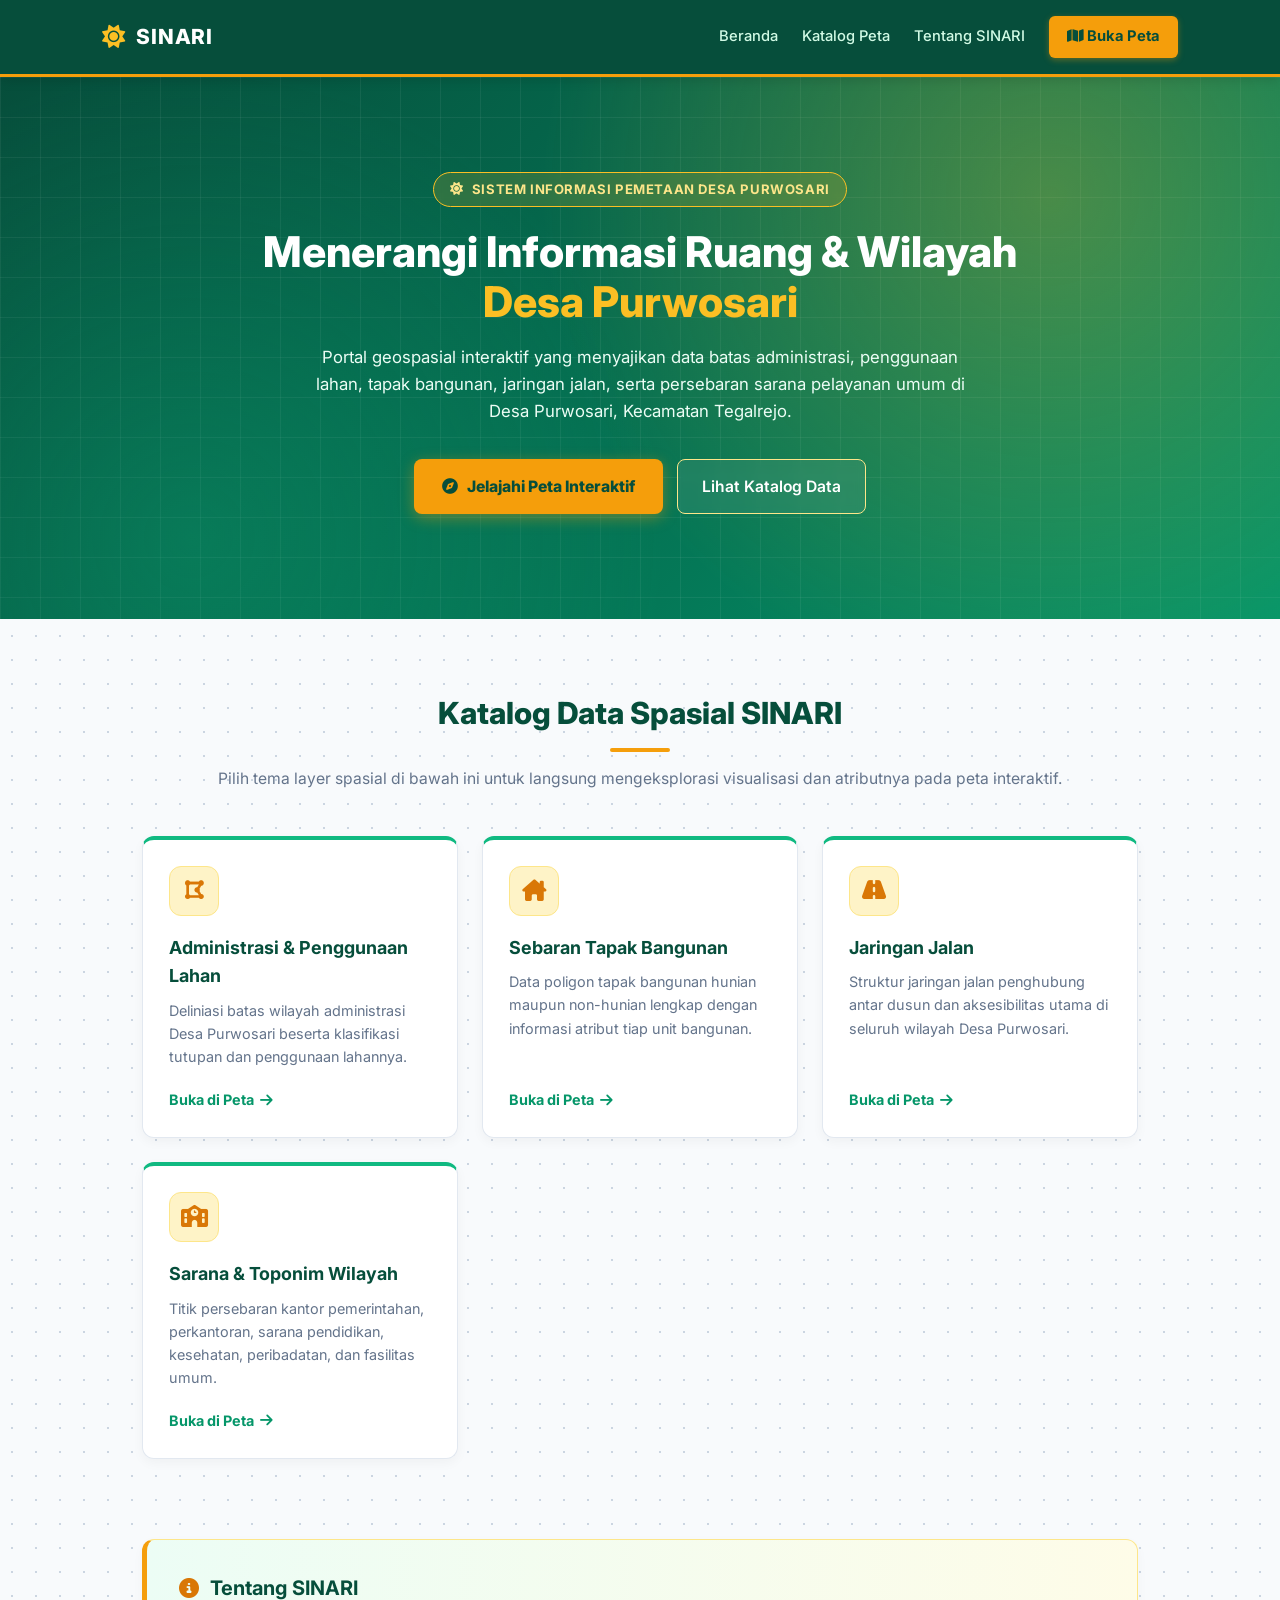
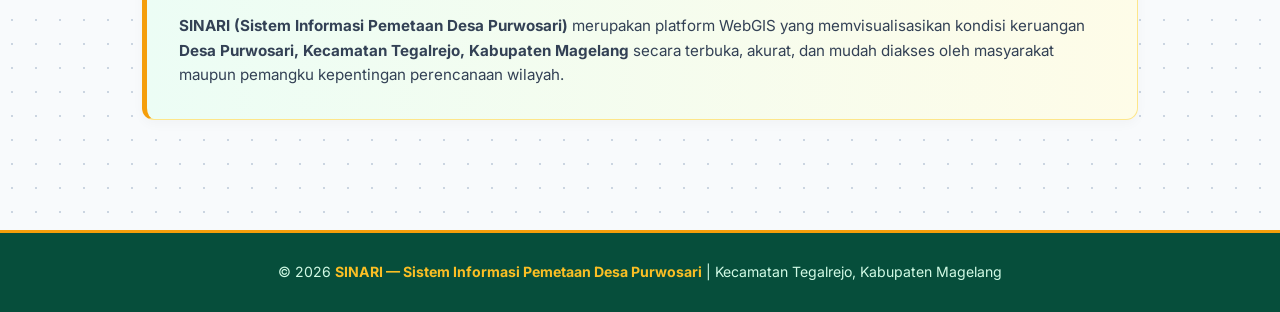
==== index.html @ c91b0711 "Add files via upload" ====
<!DOCTYPE html>
<html lang="id">
<head>
    <meta charset="UTF-8">
    <meta name="viewport" content="width=device-width, initial-scale=1.0">
    <title>SINARI — Sistem Informasi Pemetaan Desa Purwosari</title>
    <link rel="stylesheet" href="https://cdnjs.cloudflare.com/ajax/libs/font-awesome/6.5.1/css/all.min.css" />
    <link href="https://fonts.googleapis.com/css2?family=Inter:wght@400;500;600;700;800&display=swap" rel="stylesheet">
    <style>
        * { margin: 0; padding: 0; box-sizing: border-box; font-family: 'Inter', sans-serif; }
        
        /* Latar belakang berpola titik halus (dot pattern) agar tidak polos */
        body {
            background-color: #f8fafc;
            background-image: radial-gradient(#cbd5e1 1.1px, transparent 1.1px);
            background-size: 24px 24px;
            color: #1e293b;
            line-height: 1.6;
        }

        /* Navbar Hijau Zamrud dengan Aksen Kuning Matahari */
        .navbar {
            background: #064e3b;
            color: #ffffff;
            padding: 16px 8%;
            display: flex;
            justify-content: space-between;
            align-items: center;
            position: sticky;
            top: 0;
            z-index: 100;
            border-bottom: 3px solid #f59e0b;
            box-shadow: 0 2px 12px rgba(0,0,0,0.15);
        }
        .brand { display: flex; align-items: center; gap: 10px; font-weight: 800; font-size: 1.3rem; letter-spacing: 0.8px; }
        .brand i { color: #fbbf24; font-size: 1.45rem; }
        .brand span { color: #ffffff; }
        .nav-links { display: flex; gap: 24px; align-items: center; }
        .nav-links a { color: #d1fae5; text-decoration: none; font-size: 0.92rem; font-weight: 500; transition: 0.2s; }
        .nav-links a:hover { color: #fde68a; }
        .btn-nav-peta {
            background: #f59e0b;
            color: #064e3b !important;
            padding: 9px 18px;
            border-radius: 6px;
            font-weight: 700 !important;
            box-shadow: 0 2px 6px rgba(245, 158, 11, 0.35);
            transition: 0.2s;
        }
        .btn-nav-peta:hover { background: #fbbf24; transform: translateY(-1px); }

        /* Hero Section dengan Grid Peta & Pendar Cahaya Matahari (SINARI) */
        .hero {
            background-color: #064e3b;
            background-image: 
                radial-gradient(circle at 82% 22%, rgba(251, 191, 36, 0.28) 0%, transparent 45%),
                radial-gradient(circle at 15% 85%, rgba(16, 185, 129, 0.25) 0%, transparent 40%),
                linear-gradient(rgba(255, 255, 255, 0.06) 1px, transparent 1px),
                linear-gradient(90deg, rgba(255, 255, 255, 0.06) 1px, transparent 1px),
                linear-gradient(135deg, #064e3b 0%, #047857 65%, #059669 100%);
            background-size: 100% 100%, 100% 100%, 40px 40px, 40px 40px, 100% 100%;
            color: #ffffff;
            padding: 95px 8% 105px;
            text-align: center;
            position: relative;
            overflow: hidden;
        }
        .hero-badge {
            display: inline-flex;
            align-items: center;
            gap: 8px;
            background: rgba(251, 191, 36, 0.16);
            border: 1px solid #fbbf24;
            color: #fde68a;
            padding: 6px 16px;
            border-radius: 20px;
            font-size: 0.82rem;
            font-weight: 700;
            margin-bottom: 20px;
            letter-spacing: 0.6px;
            backdrop-filter: blur(4px);
        }
        .hero h1 { font-size: 2.65rem; font-weight: 800; max-width: 800px; margin: 0 auto 16px; line-height: 1.2; }
        .hero h1 span { color: #fbbf24; }
        .hero p { font-size: 1.05rem; color: #ecfdf5; max-width: 660px; margin: 0 auto 34px; }
        .hero-buttons { display: flex; gap: 14px; justify-content: center; flex-wrap: wrap; }
        .btn-primary {
            background: #f59e0b;
            color: #064e3b;
            padding: 14px 28px;
            border-radius: 8px;
            text-decoration: none;
            font-weight: 800;
            font-size: 0.98rem;
            display: inline-flex;
            align-items: center;
            gap: 9px;
            box-shadow: 0 4px 15px rgba(245, 158, 11, 0.4);
            transition: 0.2s;
        }
        .btn-primary:hover { transform: translateY(-2px); background: #fbbf24; }
        .btn-secondary {
            background: rgba(255,255,255,0.08);
            color: #ffffff;
            border: 1.5px solid #fde68a;
            padding: 14px 24px;
            border-radius: 8px;
            text-decoration: none;
            font-weight: 600;
            font-size: 0.98rem;
            transition: 0.2s;
            backdrop-filter: blur(4px);
        }
        .btn-secondary:hover { background: rgba(251, 191, 36, 0.15); }

        /* Section Katalog Peta */
        .section { padding: 70px 8%; max-width: 1200px; margin: 0 auto; }
        .section-header { text-align: center; margin-bottom: 45px; }
        .section-header h2 { font-size: 1.9rem; color: #064e3b; font-weight: 800; margin-bottom: 8px; }
        .section-header .accent-line {
            width: 60px;
            height: 4px;
            background: #f59e0b;
            margin: 10px auto 14px;
            border-radius: 2px;
        }
        .section-header p { color: #64748b; font-size: 0.98rem; }

        .card-grid {
            display: grid;
            grid-template-columns: repeat(auto-fit, minmax(260px, 1fr));
            gap: 24px;
        }
        .card {
            background: #ffffff;
            border: 1px solid #e2e8f0;
            border-top: 4px solid #10b981;
            border-radius: 12px;
            padding: 26px;
            transition: 0.25s;
            display: flex;
            flex-direction: column;
            justify-content: space-between;
            box-shadow: 0 4px 12px rgba(0,0,0,0.04);
        }
        .card:hover {
            transform: translateY(-4px);
            border-top-color: #f59e0b;
            box-shadow: 0 12px 24px rgba(6, 78, 59, 0.1);
        }
        .card-icon {
            width: 50px;
            height: 50px;
            background: #fef3c7;
            color: #d97706;
            border: 1px solid #fde68a;
            border-radius: 12px;
            display: flex;
            align-items: center;
            justify-content: center;
            font-size: 1.35rem;
            margin-bottom: 18px;
        }
        .card h3 { font-size: 1.12rem; color: #064e3b; font-weight: 700; margin-bottom: 8px; }
        .card p { font-size: 0.9rem; color: #64748b; margin-bottom: 20px; }
        .card-link {
            color: #059669;
            text-decoration: none;
            font-weight: 700;
            font-size: 0.9rem;
            display: inline-flex;
            align-items: center;
            gap: 6px;
        }
        .card-link:hover { color: #d97706; text-decoration: underline; }

        /* Box Tentang SINARI */
        .about-box {
            background: linear-gradient(to right, #ecfdf5, #fefce8);
            border: 1px solid #fde68a;
            border-left: 5px solid #f59e0b;
            border-radius: 12px;
            padding: 32px;
            box-shadow: 0 4px 12px rgba(0,0,0,0.03);
        }
        .about-box h3 { color: #064e3b; margin-bottom: 10px; font-size: 1.25rem; font-weight: 700; }
        .about-box p { color: #334155; font-size: 0.95rem; }

        /* Footer */
        footer {
            background: #064e3b;
            color: #d1fae5;
            text-align: center;
            padding: 28px 8%;
            font-size: 0.88rem;
            margin-top: 40px;
            border-top: 3px solid #f59e0b;
        }
        footer strong { color: #fbbf24; }
    </style>
</head>
<body>

    <!-- Navbar -->
    <nav class="navbar">
        <div class="brand">
            <i class="fa-solid fa-sun"></i>
            <span>SINARI</span>
        </div>
        <div class="nav-links">
            <a href="#beranda">Beranda</a>
            <a href="#katalog">Katalog Peta</a>
            <a href="#tentang">Tentang SINARI</a>
            <a href="peta.html" class="btn-nav-peta"><i class="fa-solid fa-map"></i> Buka Peta</a>
        </div>
    </nav>

    <!-- Hero Banner -->
    <section id="beranda" class="hero">
        <span class="hero-badge"><i class="fa-solid fa-sun"></i> SISTEM INFORMASI PEMETAAN DESA PURWOSARI</span>
        <h1>Menerangi Informasi Ruang & Wilayah <span>Desa Purwosari</span></h1>
        <p>Portal geospasial interaktif yang menyajikan data batas administrasi, penggunaan lahan, tapak bangunan, jaringan jalan, serta persebaran sarana pelayanan umum di Desa Purwosari, Kecamatan Tegalrejo.</p>
        <div class="hero-buttons">
            <a href="peta.html" class="btn-primary">
                <i class="fa-solid fa-compass"></i> Jelajahi Peta Interaktif
            </a>
            <a href="#katalog" class="btn-secondary">Lihat Katalog Data</a>
        </div>
    </section>

    <!-- Katalog Layer / Peta -->
    <section id="katalog" class="section">
        <div class="section-header">
            <h2>Katalog Data Spasial SINARI</h2>
            <div class="accent-line"></div>
            <p>Pilih tema layer spasial di bawah ini untuk langsung mengeksplorasi visualisasi dan atributnya pada peta interaktif.</p>
        </div>

        <div class="card-grid">
            <div class="card">
                <div>
                    <div class="card-icon"><i class="fa-solid fa-draw-polygon"></i></div>
                    <h3>Administrasi & Penggunaan Lahan</h3>
                    <p>Deliniasi batas wilayah administrasi Desa Purwosari beserta klasifikasi tutupan dan penggunaan lahannya.</p>
                </div>
                <a href="peta.html" class="card-link">Buka di Peta <i class="fa-solid fa-arrow-right"></i></a>
            </div>

            <div class="card">
                <div>
                    <div class="card-icon"><i class="fa-solid fa-house-chimney"></i></div>
                    <h3>Sebaran Tapak Bangunan</h3>
                    <p>Data poligon tapak bangunan hunian maupun non-hunian lengkap dengan informasi atribut tiap unit bangunan.</p>
                </div>
                <a href="peta.html" class="card-link">Buka di Peta <i class="fa-solid fa-arrow-right"></i></a>
            </div>

            <div class="card">
                <div>
                    <div class="card-icon"><i class="fa-solid fa-road"></i></div>
                    <h3>Jaringan Jalan</h3>
                    <p>Struktur jaringan jalan penghubung antar dusun dan aksesibilitas utama di seluruh wilayah Desa Purwosari.</p>
                </div>
                <a href="peta.html" class="card-link">Buka di Peta <i class="fa-solid fa-arrow-right"></i></a>
            </div>

            <div class="card">
                <div>
                    <div class="card-icon"><i class="fa-solid fa-school"></i></div>
                    <h3>Sarana & Toponim Wilayah</h3>
                    <p>Titik persebaran kantor pemerintahan, perkantoran, sarana pendidikan, kesehatan, peribadatan, dan fasilitas umum.</p>
                </div>
                <a href="peta.html" class="card-link">Buka di Peta <i class="fa-solid fa-arrow-right"></i></a>
            </div>
        </div>
    </section>

    <!-- Tentang Wilayah -->
    <section id="tentang" class="section" style="padding-top: 10px;">
        <div class="about-box">
            <h3><i class="fa-solid fa-circle-info" style="color: #d97706; margin-right: 6px;"></i> Tentang SINARI</h3>
            <p>
                <strong>SINARI (Sistem Informasi Pemetaan Desa Purwosari)</strong> merupakan platform WebGIS yang memvisualisasikan kondisi keruangan <strong>Desa Purwosari, Kecamatan Tegalrejo, Kabupaten Magelang</strong> secara terbuka, akurat, dan mudah diakses oleh masyarakat maupun pemangku kepentingan perencanaan wilayah.
            </p>
        </div>
    </section>

    <!-- Footer -->
    <footer>
        <p>&copy; 2026 <strong>SINARI — Sistem Informasi Pemetaan Desa Purwosari</strong> | Kecamatan Tegalrejo, Kabupaten Magelang</p>
    </footer>

</body>
</html>
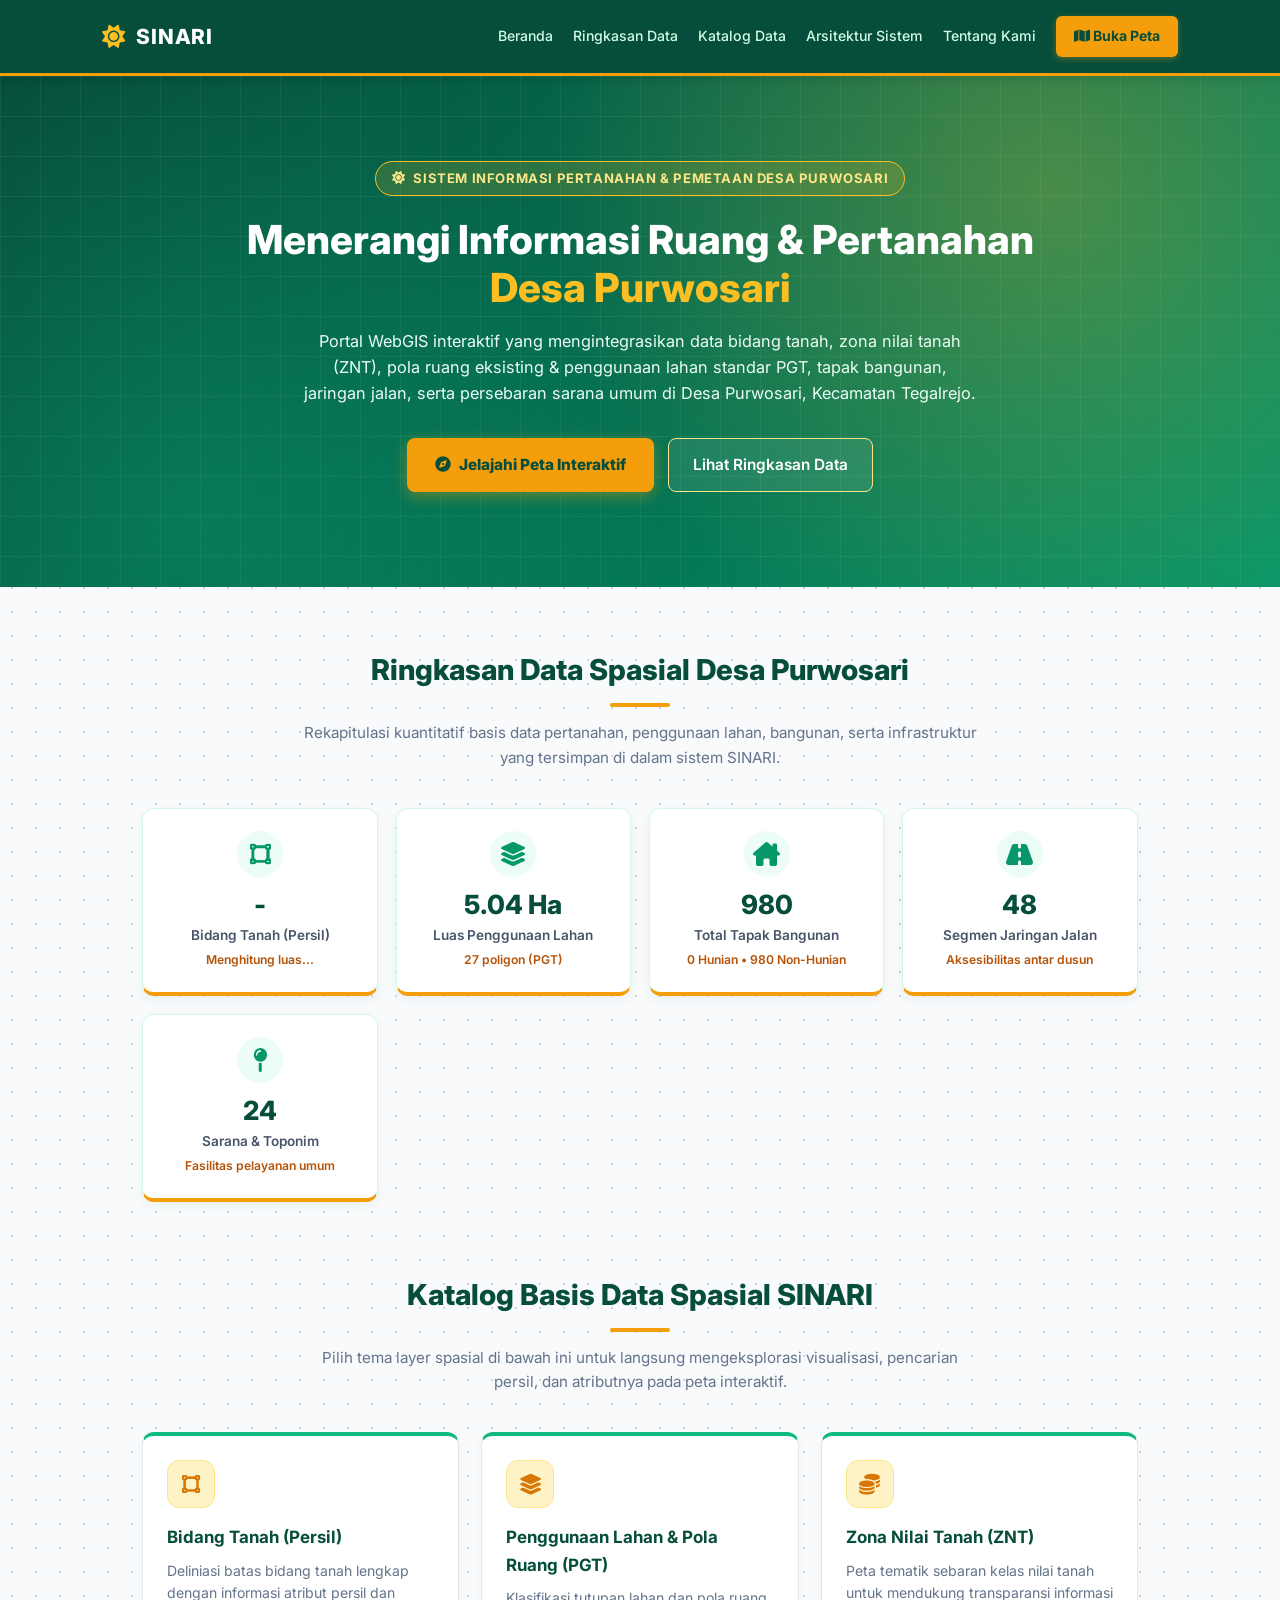
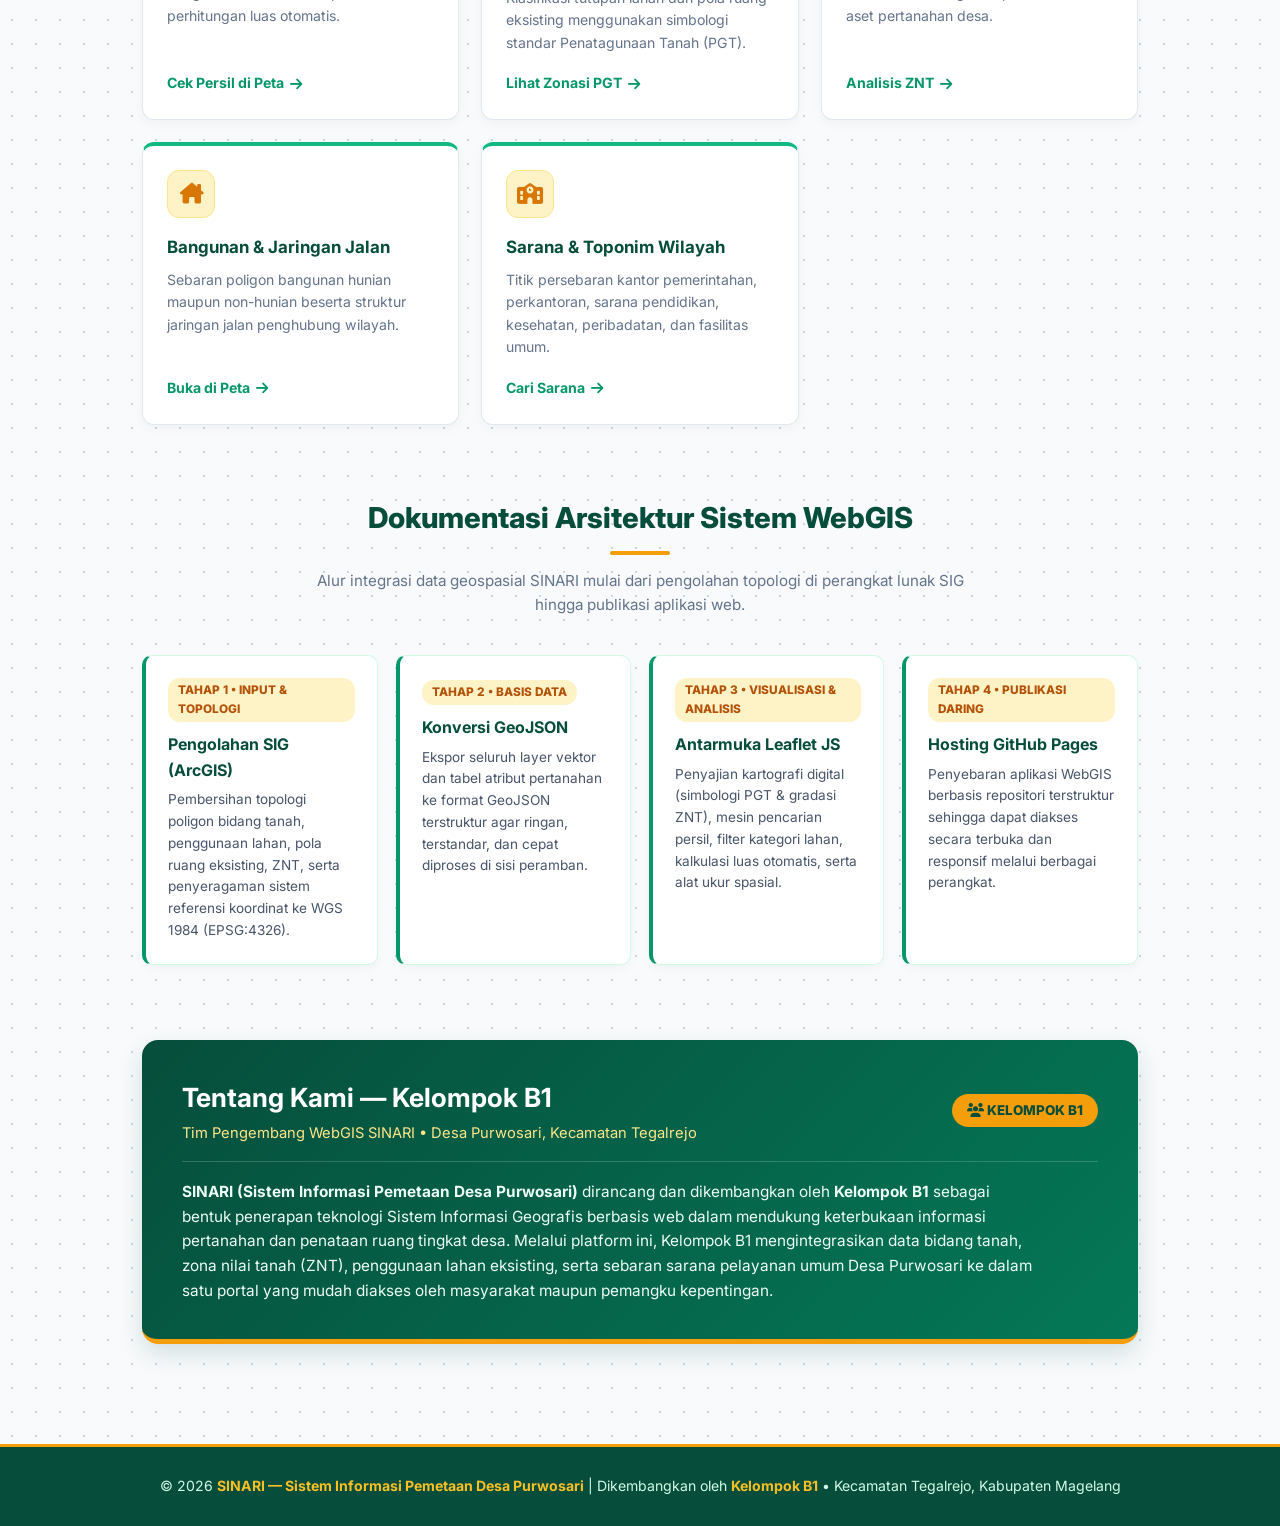
==== commit 76185382: "Add files via upload" ====
--- a/index.html
+++ b/index.html
@@ -8,8 +8,8 @@
     <link href="https://fonts.googleapis.com/css2?family=Inter:wght@400;500;600;700;800&display=swap" rel="stylesheet">
     <style>
         * { margin: 0; padding: 0; box-sizing: border-box; font-family: 'Inter', sans-serif; }
+        html { scroll-behavior: smooth; }
         
-        /* Latar belakang berpola titik halus (dot pattern) agar tidak polos */
         body {
             background-color: #f8fafc;
             background-image: radial-gradient(#cbd5e1 1.1px, transparent 1.1px);
@@ -18,7 +18,7 @@
             line-height: 1.6;
         }
 
-        /* Navbar Hijau Zamrud dengan Aksen Kuning Matahari */
+        /* Navbar */
         .navbar {
             background: #064e3b;
             color: #ffffff;
@@ -34,9 +34,8 @@
         }
         .brand { display: flex; align-items: center; gap: 10px; font-weight: 800; font-size: 1.3rem; letter-spacing: 0.8px; }
         .brand i { color: #fbbf24; font-size: 1.45rem; }
-        .brand span { color: #ffffff; }
-        .nav-links { display: flex; gap: 24px; align-items: center; }
-        .nav-links a { color: #d1fae5; text-decoration: none; font-size: 0.92rem; font-weight: 500; transition: 0.2s; }
+        .nav-links { display: flex; gap: 20px; align-items: center; flex-wrap: wrap; }
+        .nav-links a { color: #d1fae5; text-decoration: none; font-size: 0.88rem; font-weight: 500; transition: 0.2s; }
         .nav-links a:hover { color: #fde68a; }
         .btn-nav-peta {
             background: #f59e0b;
@@ -49,7 +48,7 @@
         }
         .btn-nav-peta:hover { background: #fbbf24; transform: translateY(-1px); }
 
-        /* Hero Section dengan Grid Peta & Pendar Cahaya Matahari (SINARI) */
+        /* Hero Section */
         .hero {
             background-color: #064e3b;
             background-image: 
@@ -60,10 +59,8 @@
                 linear-gradient(135deg, #064e3b 0%, #047857 65%, #059669 100%);
             background-size: 100% 100%, 100% 100%, 40px 40px, 40px 40px, 100% 100%;
             color: #ffffff;
-            padding: 95px 8% 105px;
+            padding: 85px 8% 95px;
             text-align: center;
-            position: relative;
-            overflow: hidden;
         }
         .hero-badge {
             display: inline-flex;
@@ -78,11 +75,10 @@
             font-weight: 700;
             margin-bottom: 20px;
             letter-spacing: 0.6px;
-            backdrop-filter: blur(4px);
-        }
-        .hero h1 { font-size: 2.65rem; font-weight: 800; max-width: 800px; margin: 0 auto 16px; line-height: 1.2; }
+        }
+        .hero h1 { font-size: 2.5rem; font-weight: 800; max-width: 820px; margin: 0 auto 16px; line-height: 1.2; }
         .hero h1 span { color: #fbbf24; }
-        .hero p { font-size: 1.05rem; color: #ecfdf5; max-width: 660px; margin: 0 auto 34px; }
+        .hero p { font-size: 1.02rem; color: #ecfdf5; max-width: 680px; margin: 0 auto 32px; }
         .hero-buttons { display: flex; gap: 14px; justify-content: center; flex-wrap: wrap; }
         .btn-primary {
             background: #f59e0b;
@@ -91,7 +87,7 @@
             border-radius: 8px;
             text-decoration: none;
             font-weight: 800;
-            font-size: 0.98rem;
+            font-size: 0.96rem;
             display: inline-flex;
             align-items: center;
             gap: 9px;
@@ -107,16 +103,15 @@
             border-radius: 8px;
             text-decoration: none;
             font-weight: 600;
-            font-size: 0.98rem;
+            font-size: 0.96rem;
             transition: 0.2s;
-            backdrop-filter: blur(4px);
         }
         .btn-secondary:hover { background: rgba(251, 191, 36, 0.15); }
 
-        /* Section Katalog Peta */
-        .section { padding: 70px 8%; max-width: 1200px; margin: 0 auto; }
-        .section-header { text-align: center; margin-bottom: 45px; }
-        .section-header h2 { font-size: 1.9rem; color: #064e3b; font-weight: 800; margin-bottom: 8px; }
+        /* Section Umum */
+        .section { padding: 60px 8%; max-width: 1200px; margin: 0 auto; }
+        .section-header { text-align: center; margin-bottom: 38px; }
+        .section-header h2 { font-size: 1.8rem; color: #064e3b; font-weight: 800; margin-bottom: 8px; }
         .section-header .accent-line {
             width: 60px;
             height: 4px;
@@ -124,19 +119,64 @@
             margin: 10px auto 14px;
             border-radius: 2px;
         }
-        .section-header p { color: #64748b; font-size: 0.98rem; }
-
+        .section-header p { color: #64748b; font-size: 0.95rem; max-width: 680px; margin: 0 auto; }
+
+        /* Ringkasan Data Spasial (Statistik Otomatis) */
+        .stats-grid {
+            display: grid;
+            grid-template-columns: repeat(auto-fit, minmax(200px, 1fr));
+            gap: 18px;
+        }
+        .stat-card {
+            background: #ffffff;
+            border: 1px solid #d1fae5;
+            border-bottom: 4px solid #f59e0b;
+            border-radius: 12px;
+            padding: 22px 18px;
+            text-align: center;
+            box-shadow: 0 4px 12px rgba(6, 78, 59, 0.05);
+        }
+        .stat-card i {
+            font-size: 1.5rem;
+            color: #059669;
+            background: #ecfdf5;
+            width: 46px;
+            height: 46px;
+            line-height: 46px;
+            border-radius: 50%;
+            margin-bottom: 12px;
+        }
+        .stat-value {
+            font-size: 1.65rem;
+            font-weight: 800;
+            color: #064e3b;
+            line-height: 1.2;
+        }
+        .stat-label {
+            font-size: 0.85rem;
+            font-weight: 600;
+            color: #475569;
+            margin-top: 4px;
+        }
+        .stat-sub {
+            font-size: 0.76rem;
+            color: #b45309;
+            font-weight: 600;
+            margin-top: 4px;
+        }
+
+        /* Card Grid Katalog */
         .card-grid {
             display: grid;
-            grid-template-columns: repeat(auto-fit, minmax(260px, 1fr));
-            gap: 24px;
+            grid-template-columns: repeat(auto-fit, minmax(245px, 1fr));
+            gap: 22px;
         }
         .card {
             background: #ffffff;
             border: 1px solid #e2e8f0;
             border-top: 4px solid #10b981;
             border-radius: 12px;
-            padding: 26px;
+            padding: 24px;
             transition: 0.25s;
             display: flex;
             flex-direction: column;
@@ -149,8 +189,8 @@
             box-shadow: 0 12px 24px rgba(6, 78, 59, 0.1);
         }
         .card-icon {
-            width: 50px;
-            height: 50px;
+            width: 48px;
+            height: 48px;
             background: #fef3c7;
             color: #d97706;
             border: 1px solid #fde68a;
@@ -158,33 +198,78 @@
             display: flex;
             align-items: center;
             justify-content: center;
-            font-size: 1.35rem;
-            margin-bottom: 18px;
-        }
-        .card h3 { font-size: 1.12rem; color: #064e3b; font-weight: 700; margin-bottom: 8px; }
-        .card p { font-size: 0.9rem; color: #64748b; margin-bottom: 20px; }
+            font-size: 1.3rem;
+            margin-bottom: 16px;
+        }
+        .card h3 { font-size: 1.06rem; color: #064e3b; font-weight: 700; margin-bottom: 8px; }
+        .card p { font-size: 0.88rem; color: #64748b; margin-bottom: 18px; }
         .card-link {
             color: #059669;
             text-decoration: none;
             font-weight: 700;
-            font-size: 0.9rem;
+            font-size: 0.88rem;
             display: inline-flex;
             align-items: center;
             gap: 6px;
         }
         .card-link:hover { color: #d97706; text-decoration: underline; }
 
-        /* Box Tentang SINARI */
-        .about-box {
-            background: linear-gradient(to right, #ecfdf5, #fefce8);
-            border: 1px solid #fde68a;
-            border-left: 5px solid #f59e0b;
+        /* Dokumentasi Arsitektur Sistem */
+        .arch-grid {
+            display: grid;
+            grid-template-columns: repeat(auto-fit, minmax(230px, 1fr));
+            gap: 18px;
+        }
+        .arch-step {
+            background: #ffffff;
+            border: 1px solid #d1fae5;
+            border-left: 4px solid #059669;
+            border-radius: 10px;
+            padding: 22px;
+            box-shadow: 0 4px 10px rgba(0,0,0,0.03);
+        }
+        .arch-step span {
+            display: inline-block;
+            background: #fef3c7;
+            color: #b45309;
+            font-size: 0.74rem;
+            font-weight: 800;
+            padding: 3px 10px;
             border-radius: 12px;
-            padding: 32px;
-            box-shadow: 0 4px 12px rgba(0,0,0,0.03);
-        }
-        .about-box h3 { color: #064e3b; margin-bottom: 10px; font-size: 1.25rem; font-weight: 700; }
-        .about-box p { color: #334155; font-size: 0.95rem; }
+            margin-bottom: 10px;
+        }
+        .arch-step h4 { color: #064e3b; font-size: 1rem; font-weight: 700; margin-bottom: 6px; }
+        .arch-step p { color: #475569; font-size: 0.85rem; }
+
+        /* Tentang Kami (Kelompok B1) */
+        .team-box {
+            background: linear-gradient(135deg, #064e3b 0%, #047857 100%);
+            color: #ffffff;
+            border-radius: 16px;
+            padding: 36px 40px;
+            border-bottom: 5px solid #f59e0b;
+            box-shadow: 0 10px 25px rgba(6, 78, 59, 0.15);
+        }
+        .team-header {
+            display: flex;
+            flex-wrap: wrap;
+            justify-content: space-between;
+            align-items: center;
+            gap: 14px;
+            margin-bottom: 18px;
+            padding-bottom: 16px;
+            border-bottom: 1px solid rgba(255,255,255,0.18);
+        }
+        .team-badge {
+            background: #f59e0b;
+            color: #064e3b;
+            font-weight: 800;
+            padding: 6px 15px;
+            border-radius: 20px;
+            font-size: 0.84rem;
+        }
+        .team-header h2 { font-size: 1.65rem; color: #ffffff; }
+        .team-desc { color: #ecfdf5; font-size: 0.96rem; max-width: 850px; }
 
         /* Footer */
         footer {
@@ -209,57 +294,114 @@
         </div>
         <div class="nav-links">
             <a href="#beranda">Beranda</a>
-            <a href="#katalog">Katalog Peta</a>
-            <a href="#tentang">Tentang SINARI</a>
+            <a href="#ringkasan-data">Ringkasan Data</a>
+            <a href="#katalog">Katalog Data</a>
+            <a href="#arsitektur">Arsitektur Sistem</a>
+            <a href="#tentang-kami">Tentang Kami</a>
             <a href="peta.html" class="btn-nav-peta"><i class="fa-solid fa-map"></i> Buka Peta</a>
         </div>
     </nav>
 
     <!-- Hero Banner -->
     <section id="beranda" class="hero">
-        <span class="hero-badge"><i class="fa-solid fa-sun"></i> SISTEM INFORMASI PEMETAAN DESA PURWOSARI</span>
-        <h1>Menerangi Informasi Ruang & Wilayah <span>Desa Purwosari</span></h1>
-        <p>Portal geospasial interaktif yang menyajikan data batas administrasi, penggunaan lahan, tapak bangunan, jaringan jalan, serta persebaran sarana pelayanan umum di Desa Purwosari, Kecamatan Tegalrejo.</p>
+        <span class="hero-badge"><i class="fa-solid fa-sun"></i> SISTEM INFORMASI PERTANAHAN & PEMETAAN DESA PURWOSARI</span>
+        <h1>Menerangi Informasi Ruang & Pertanahan <span>Desa Purwosari</span></h1>
+        <p>Portal WebGIS interaktif yang mengintegrasikan data bidang tanah, zona nilai tanah (ZNT), pola ruang eksisting & penggunaan lahan standar PGT, tapak bangunan, jaringan jalan, serta persebaran sarana umum di Desa Purwosari, Kecamatan Tegalrejo.</p>
         <div class="hero-buttons">
             <a href="peta.html" class="btn-primary">
                 <i class="fa-solid fa-compass"></i> Jelajahi Peta Interaktif
             </a>
-            <a href="#katalog" class="btn-secondary">Lihat Katalog Data</a>
+            <a href="#ringkasan-data" class="btn-secondary">Lihat Ringkasan Data</a>
         </div>
     </section>
 
+    <!-- Ringkasan Data Spasial (Otomatis dari File JSON) -->
+    <section id="ringkasan-data" class="section">
+        <div class="section-header">
+            <h2>Ringkasan Data Spasial Desa Purwosari</h2>
+            <div class="accent-line"></div>
+            <p>Rekapitulasi kuantitatif basis data pertanahan, penggunaan lahan, bangunan, serta infrastruktur yang tersimpan di dalam sistem SINARI.</p>
+        </div>
+
+        <div class="stats-grid">
+            <div class="stat-card">
+                <i class="fa-solid fa-vector-square"></i>
+                <div class="stat-value" id="statBidangCount">-</div>
+                <div class="stat-label">Bidang Tanah (Persil)</div>
+                <div class="stat-sub" id="statBidangLuas">Menghitung luas...</div>
+            </div>
+
+            <div class="stat-card">
+                <i class="fa-solid fa-layer-group"></i>
+                <div class="stat-value" id="statPLLuas">-</div>
+                <div class="stat-label">Luas Penggunaan Lahan</div>
+                <div class="stat-sub" id="statPLPoligon">Klasifikasi standar PGT</div>
+            </div>
+
+            <div class="stat-card">
+                <i class="fa-solid fa-house-chimney"></i>
+                <div class="stat-value" id="statBangunanTotal">-</div>
+                <div class="stat-label">Total Tapak Bangunan</div>
+                <div class="stat-sub" id="statBangunanRinci">Hunian & Non-Hunian</div>
+            </div>
+
+            <div class="stat-card">
+                <i class="fa-solid fa-road"></i>
+                <div class="stat-value" id="statJalanCount">-</div>
+                <div class="stat-label">Segmen Jaringan Jalan</div>
+                <div class="stat-sub">Aksesibilitas antar dusun</div>
+            </div>
+
+            <div class="stat-card">
+                <i class="fa-solid fa-map-pin"></i>
+                <div class="stat-value" id="statSaranaCount">-</div>
+                <div class="stat-label">Sarana & Toponim</div>
+                <div class="stat-sub">Fasilitas pelayanan umum</div>
+            </div>
+        </div>
+    </section>
+
     <!-- Katalog Layer / Peta -->
-    <section id="katalog" class="section">
+    <section id="katalog" class="section" style="padding-top: 10px;">
         <div class="section-header">
-            <h2>Katalog Data Spasial SINARI</h2>
+            <h2>Katalog Basis Data Spasial SINARI</h2>
             <div class="accent-line"></div>
-            <p>Pilih tema layer spasial di bawah ini untuk langsung mengeksplorasi visualisasi dan atributnya pada peta interaktif.</p>
+            <p>Pilih tema layer spasial di bawah ini untuk langsung mengeksplorasi visualisasi, pencarian persil, dan atributnya pada peta interaktif.</p>
         </div>
 
         <div class="card-grid">
             <div class="card">
                 <div>
-                    <div class="card-icon"><i class="fa-solid fa-draw-polygon"></i></div>
-                    <h3>Administrasi & Penggunaan Lahan</h3>
-                    <p>Deliniasi batas wilayah administrasi Desa Purwosari beserta klasifikasi tutupan dan penggunaan lahannya.</p>
+                    <div class="card-icon"><i class="fa-solid fa-vector-square"></i></div>
+                    <h3>Bidang Tanah (Persil)</h3>
+                    <p>Deliniasi batas bidang tanah lengkap dengan informasi atribut persil dan perhitungan luas otomatis.</p>
                 </div>
-                <a href="peta.html" class="card-link">Buka di Peta <i class="fa-solid fa-arrow-right"></i></a>
+                <a href="peta.html" class="card-link">Cek Persil di Peta <i class="fa-solid fa-arrow-right"></i></a>
+            </div>
+
+            <div class="card">
+                <div>
+                    <div class="card-icon"><i class="fa-solid fa-layer-group"></i></div>
+                    <h3>Penggunaan Lahan & Pola Ruang (PGT)</h3>
+                    <p>Klasifikasi tutupan lahan dan pola ruang eksisting menggunakan simbologi standar Penatagunaan Tanah (PGT).</p>
+                </div>
+                <a href="peta.html" class="card-link">Lihat Zonasi PGT <i class="fa-solid fa-arrow-right"></i></a>
+            </div>
+
+            <div class="card">
+                <div>
+                    <div class="card-icon"><i class="fa-solid fa-coins"></i></div>
+                    <h3>Zona Nilai Tanah (ZNT)</h3>
+                    <p>Peta tematik sebaran kelas nilai tanah untuk mendukung transparansi informasi aset pertanahan desa.</p>
+                </div>
+                <a href="peta.html" class="card-link">Analisis ZNT <i class="fa-solid fa-arrow-right"></i></a>
             </div>
 
             <div class="card">
                 <div>
                     <div class="card-icon"><i class="fa-solid fa-house-chimney"></i></div>
-                    <h3>Sebaran Tapak Bangunan</h3>
-                    <p>Data poligon tapak bangunan hunian maupun non-hunian lengkap dengan informasi atribut tiap unit bangunan.</p>
-                </div>
-                <a href="peta.html" class="card-link">Buka di Peta <i class="fa-solid fa-arrow-right"></i></a>
-            </div>
-
-            <div class="card">
-                <div>
-                    <div class="card-icon"><i class="fa-solid fa-road"></i></div>
-                    <h3>Jaringan Jalan</h3>
-                    <p>Struktur jaringan jalan penghubung antar dusun dan aksesibilitas utama di seluruh wilayah Desa Purwosari.</p>
+                    <h3>Bangunan & Jaringan Jalan</h3>
+                    <p>Sebaran poligon bangunan hunian maupun non-hunian beserta struktur jaringan jalan penghubung wilayah.</p>
                 </div>
                 <a href="peta.html" class="card-link">Buka di Peta <i class="fa-solid fa-arrow-right"></i></a>
             </div>
@@ -270,25 +412,147 @@
                     <h3>Sarana & Toponim Wilayah</h3>
                     <p>Titik persebaran kantor pemerintahan, perkantoran, sarana pendidikan, kesehatan, peribadatan, dan fasilitas umum.</p>
                 </div>
-                <a href="peta.html" class="card-link">Buka di Peta <i class="fa-solid fa-arrow-right"></i></a>
+                <a href="peta.html" class="card-link">Cari Sarana <i class="fa-solid fa-arrow-right"></i></a>
             </div>
         </div>
     </section>
 
-    <!-- Tentang Wilayah -->
-    <section id="tentang" class="section" style="padding-top: 10px;">
-        <div class="about-box">
-            <h3><i class="fa-solid fa-circle-info" style="color: #d97706; margin-right: 6px;"></i> Tentang SINARI</h3>
-            <p>
-                <strong>SINARI (Sistem Informasi Pemetaan Desa Purwosari)</strong> merupakan platform WebGIS yang memvisualisasikan kondisi keruangan <strong>Desa Purwosari, Kecamatan Tegalrejo, Kabupaten Magelang</strong> secara terbuka, akurat, dan mudah diakses oleh masyarakat maupun pemangku kepentingan perencanaan wilayah.
+    <!-- Dokumentasi Arsitektur Sistem WebGIS -->
+    <section id="arsitektur" class="section" style="padding-top: 10px;">
+        <div class="section-header">
+            <h2>Dokumentasi Arsitektur Sistem WebGIS</h2>
+            <div class="accent-line"></div>
+            <p>Alur integrasi data geospasial SINARI mulai dari pengolahan topologi di perangkat lunak SIG hingga publikasi aplikasi web.</p>
+        </div>
+
+        <div class="arch-grid">
+            <div class="arch-step">
+                <span>TAHAP 1 • INPUT & TOPOLOGI</span>
+                <h4>Pengolahan SIG (ArcGIS)</h4>
+                <p>Pembersihan topologi poligon bidang tanah, penggunaan lahan, pola ruang eksisting, ZNT, serta penyeragaman sistem referensi koordinat ke WGS 1984 (EPSG:4326).</p>
+            </div>
+            <div class="arch-step">
+                <span>TAHAP 2 • BASIS DATA</span>
+                <h4>Konversi GeoJSON</h4>
+                <p>Ekspor seluruh layer vektor dan tabel atribut pertanahan ke format GeoJSON terstruktur agar ringan, terstandar, dan cepat diproses di sisi peramban.</p>
+            </div>
+            <div class="arch-step">
+                <span>TAHAP 3 • VISUALISASI & ANALISIS</span>
+                <h4>Antarmuka Leaflet JS</h4>
+                <p>Penyajian kartografi digital (simbologi PGT & gradasi ZNT), mesin pencarian persil, filter kategori lahan, kalkulasi luas otomatis, serta alat ukur spasial.</p>
+            </div>
+            <div class="arch-step">
+                <span>TAHAP 4 • PUBLIKASI DARING</span>
+                <h4>Hosting GitHub Pages</h4>
+                <p>Penyebaran aplikasi WebGIS berbasis repositori terstruktur sehingga dapat diakses secara terbuka dan responsif melalui berbagai perangkat.</p>
+            </div>
+        </div>
+    </section>
+
+    <!-- Tentang Kami (Kelompok B1) -->
+    <section id="tentang-kami" class="section" style="padding-top: 15px;">
+        <div class="team-box">
+            <div class="team-header">
+                <div>
+                    <h2>Tentang Kami — Kelompok B1</h2>
+                    <p style="color: #fde68a; font-size: 0.92rem; margin-top: 4px;">Tim Pengembang WebGIS SINARI • Desa Purwosari, Kecamatan Tegalrejo</p>
+                </div>
+                <span class="team-badge"><i class="fa-solid fa-users"></i> KELOMPOK B1</span>
+            </div>
+            <p class="team-desc">
+                <strong>SINARI (Sistem Informasi Pemetaan Desa Purwosari)</strong> dirancang dan dikembangkan oleh <strong>Kelompok B1</strong> sebagai bentuk penerapan teknologi Sistem Informasi Geografis berbasis web dalam mendukung keterbukaan informasi pertanahan dan penataan ruang tingkat desa. Melalui platform ini, Kelompok B1 mengintegrasikan data bidang tanah, zona nilai tanah (ZNT), penggunaan lahan eksisting, serta sebaran sarana pelayanan umum Desa Purwosari ke dalam satu portal yang mudah diakses oleh masyarakat maupun pemangku kepentingan.
             </p>
         </div>
     </section>
 
     <!-- Footer -->
     <footer>
-        <p>&copy; 2026 <strong>SINARI — Sistem Informasi Pemetaan Desa Purwosari</strong> | Kecamatan Tegalrejo, Kabupaten Magelang</p>
+        <p>&copy; 2026 <strong>SINARI — Sistem Informasi Pemetaan Desa Purwosari</strong> | Dikembangkan oleh <strong>Kelompok B1</strong> • Kecamatan Tegalrejo, Kabupaten Magelang</p>
     </footer>
+
+    <!-- Script Penghitung Ringkasan Data Spasial Otomatis untuk Beranda -->
+    <script>
+        function getFeatures(raw) {
+            return raw.features || [];
+        }
+
+        function calcRingAreaM2(ring) {
+            if (!ring || ring.length < 3) return 0;
+            const R = 6378137;
+            let area = 0;
+            for (let i = 0; i < ring.length; i++) {
+                const p1 = ring[i];
+                const p2 = ring[(i + 1) % ring.length];
+                const lon1 = Array.isArray(p1) ? p1[0] : p1.x;
+                const lat1 = Array.isArray(p1) ? p1[1] : p1.y;
+                const lon2 = Array.isArray(p2) ? p2[0] : p2.x;
+                const lat2 = Array.isArray(p2) ? p2[1] : p2.y;
+                const rLat1 = lat1 * Math.PI / 180;
+                const rLat2 = lat2 * Math.PI / 180;
+                const dLon = (lon2 - lon1) * Math.PI / 180;
+                area += dLon * (2 + Math.sin(rLat1) + Math.sin(rLat2));
+            }
+            return Math.abs(area * R * R / 2);
+        }
+
+        function getFeatureArea(f) {
+            const p = f.properties || f.attributes || {};
+            const val = p.LUAS || p.Luas || p.luas || p.Shape_Area || p.SHAPE_Area;
+            if (val && !isNaN(parseFloat(val)) && parseFloat(val) > 1) return parseFloat(val);
+            if (f.geometry) {
+                if (f.geometry.rings && f.geometry.rings[0]) return calcRingAreaM2(f.geometry.rings[0]);
+                if (f.geometry.coordinates) {
+                    const ring = f.geometry.type === 'MultiPolygon' ? f.geometry.coordinates[0][0] : f.geometry.coordinates[0];
+                    return calcRingAreaM2(ring);
+                }
+            }
+            return 0;
+        }
+
+        // 1. Bidang Tanah
+        fetch('data/bidang_tanah_json.json').then(r => r.json()).then(raw => {
+            const feats = getFeatures(raw);
+            let totalM2 = 0;
+            feats.forEach(f => totalM2 += getFeatureArea(f));
+            document.getElementById('statBidangCount').textContent = feats.length.toLocaleString('id-ID');
+            document.getElementById('statBidangLuas').textContent = `Total Luas: ${(totalM2 / 10000).toFixed(2)} Ha`;
+        }).catch(() => {});
+
+        // 2. Penggunaan Lahan
+        fetch('data/pl_json_new.json').then(r => r.json()).then(raw => {
+            const feats = getFeatures(raw);
+            let totalM2 = 0;
+            feats.forEach(f => totalM2 += getFeatureArea(f));
+            document.getElementById('statPLLuas').textContent = `${(totalM2 / 10000).toFixed(2)} Ha`;
+            document.getElementById('statPLPoligon').textContent = `${feats.length.toLocaleString('id-ID')} poligon (PGT)`;
+        }).catch(() => {});
+
+        // 3. Bangunan
+        fetch('data/bangunan_purwosari_json_new.json').then(r => r.json()).then(raw => {
+            const feats = getFeatures(raw);
+            let hunian = 0, nonHunian = 0;
+            feats.forEach(f => {
+                const p = f.properties || f.attributes || {};
+                const j = (p.jenis_bang || p.JENIS_BANG || '').toLowerCase();
+                if (j.includes('hunian') && !j.includes('non')) hunian++;
+                else nonHunian++;
+            });
+            document.getElementById('statBangunanTotal').textContent = feats.length.toLocaleString('id-ID');
+            document.getElementById('statBangunanRinci').textContent = `${hunian} Hunian • ${nonHunian} Non-Hunian`;
+        }).catch(() => {});
+
+        // 4. Jaringan Jalan
+        fetch('data/jalan_ln_json_new.json').then(r => r.json()).then(raw => {
+            const feats = getFeatures(raw);
+            document.getElementById('statJalanCount').textContent = feats.length.toLocaleString('id-ID');
+        }).catch(() => {});
+
+        // 5. Sarana & Toponim
+        fetch('data/toponim_json_new.json').then(r => r.json()).then(raw => {
+            const feats = getFeatures(raw);
+            document.getElementById('statSaranaCount').textContent = feats.length.toLocaleString('id-ID');
+        }).catch(() => {});
+    </script>
 
 </body>
 </html>
